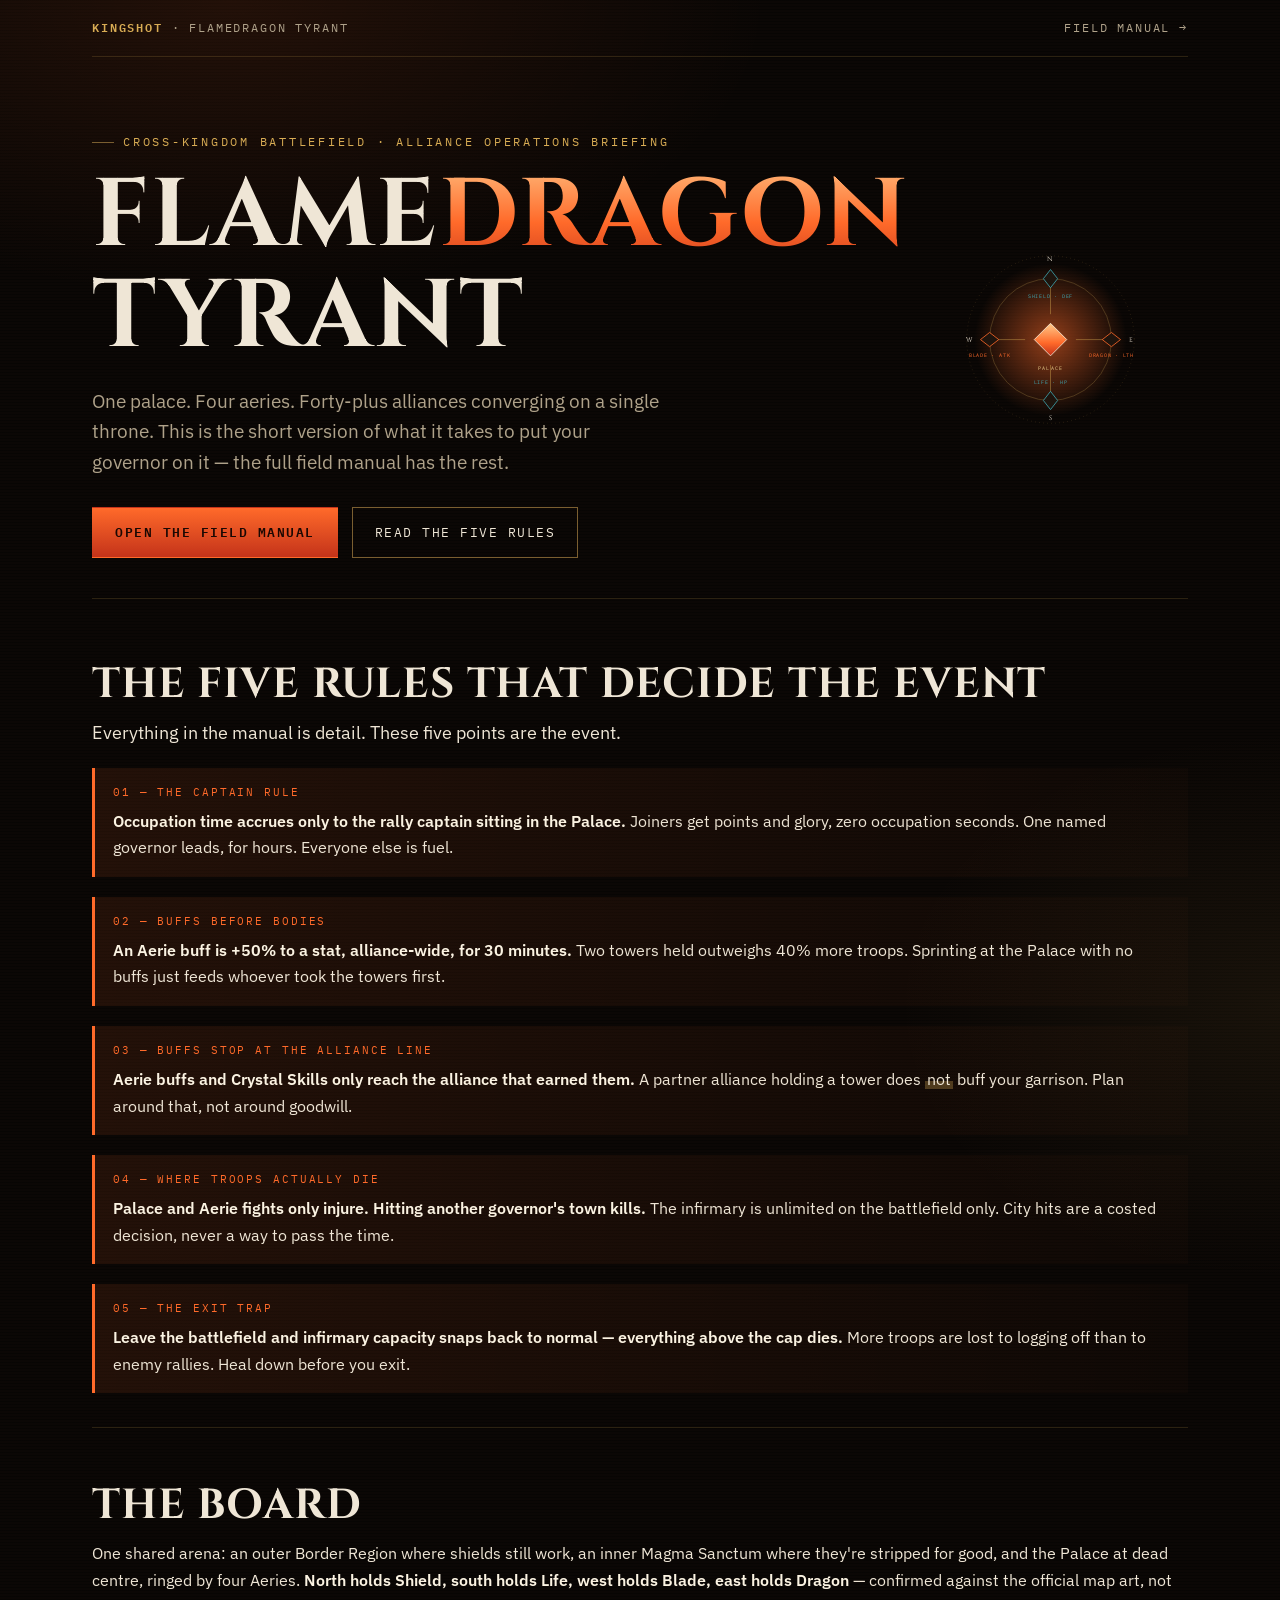
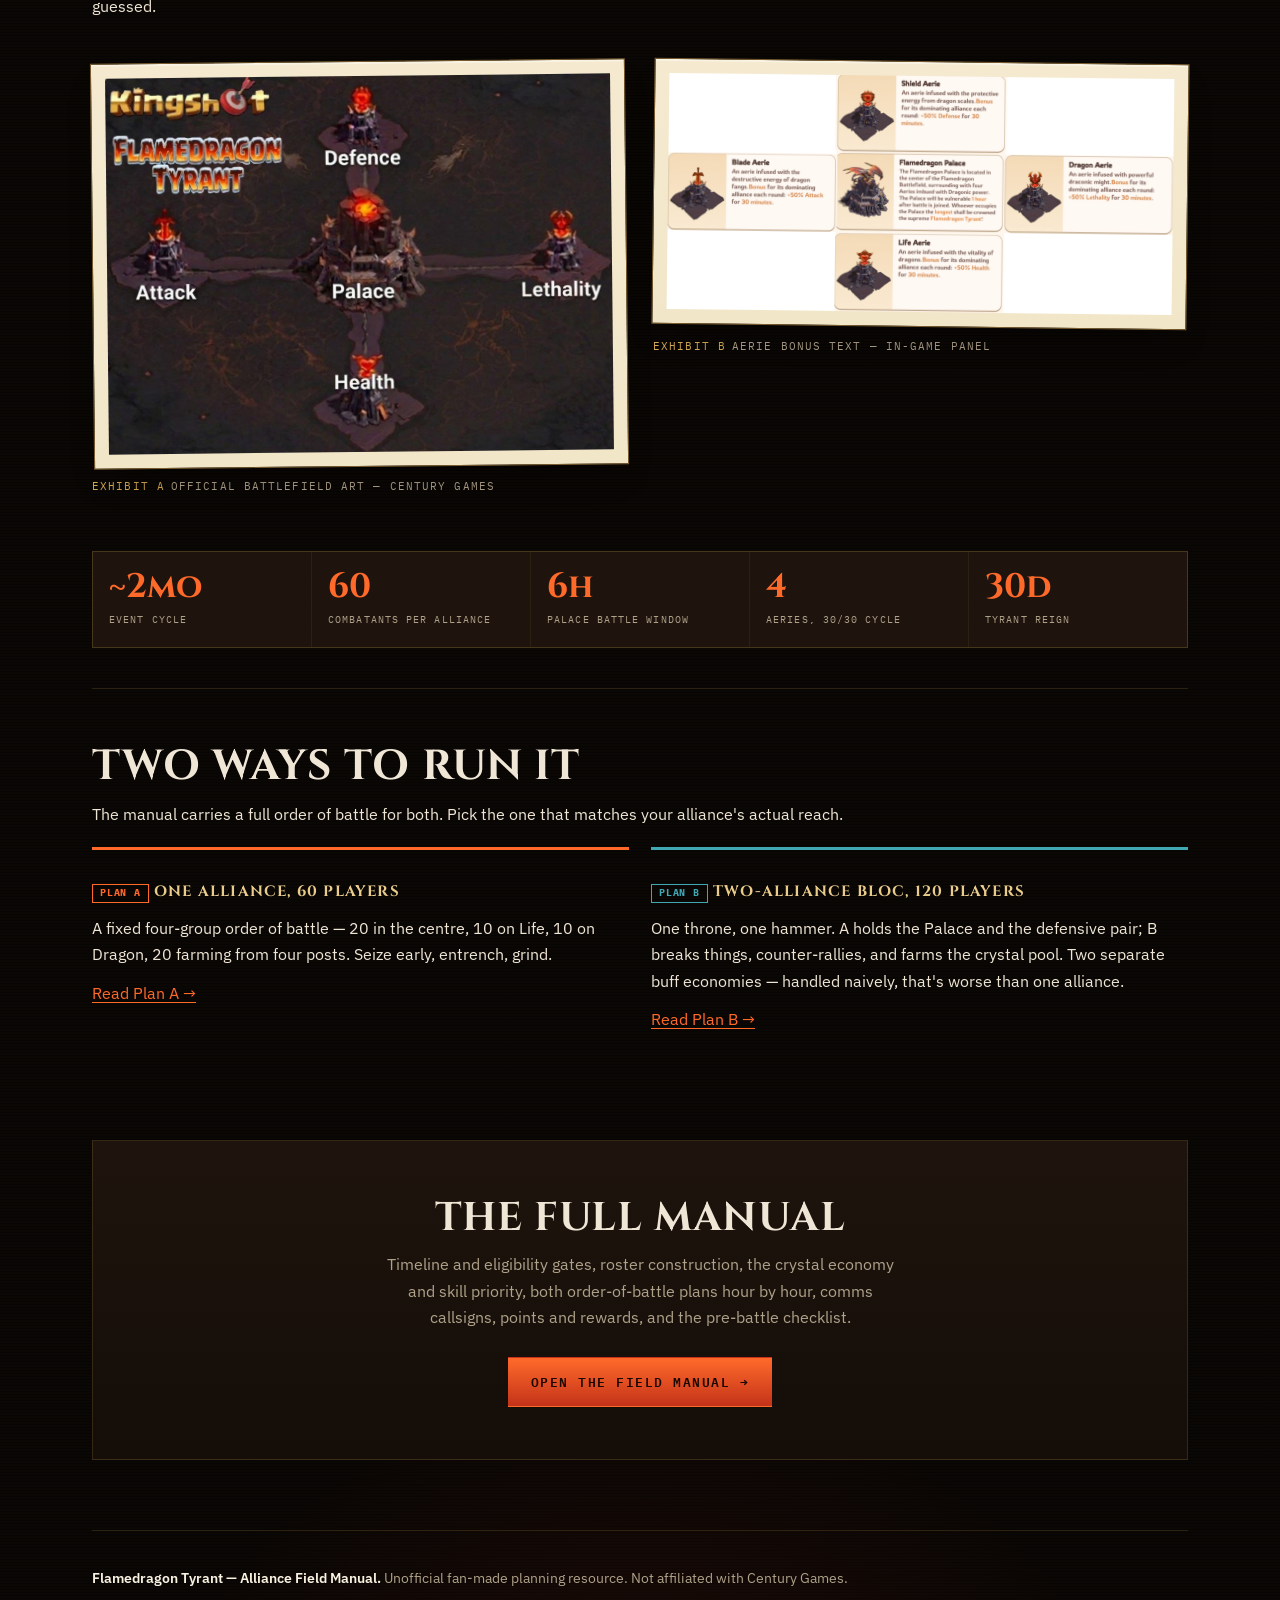
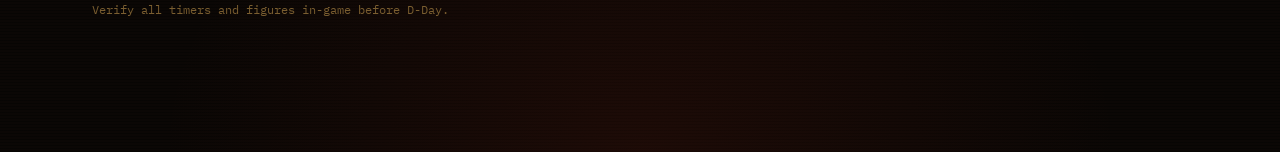
==== index.html @ a16f806e "Add Flamedragon Tyrant field manual site Landing page plus full 17-section manual, dark volcanic des" ====
<!DOCTYPE html>
<html lang="en">
<head>
<meta charset="utf-8">
<meta name="viewport" content="width=device-width, initial-scale=1">
<title>Flamedragon Tyrant — Kingshot Alliance Field Manual</title>
<meta name="description" content="The battlefield, the buffs, and the two battle plans that decide who wears the crown in Kingshot's Flamedragon Tyrant event.">
<link rel="preconnect" href="https://fonts.googleapis.com">
<link rel="preconnect" href="https://fonts.gstatic.com" crossorigin>
<link href="https://fonts.googleapis.com/css2?family=Cinzel:wght@500;600;700;800&family=Cinzel+Decorative:wght@700;900&family=IBM+Plex+Mono:wght@400;500;600&family=IBM+Plex+Sans:ital,wght@0,400;0,500;0,600;1,400&display=swap" rel="stylesheet">
<link rel="stylesheet" href="styles.css">
</head>
<body>
<div class="wrap">

  <div class="topbar">
    <span class="id"><span class="brand">Kingshot</span><span class="sub"> · Flamedragon Tyrant</span></span>
    <a href="manual.html">Field Manual →</a>
  </div>

  <header class="hero">
    <div class="embers" aria-hidden="true" id="embers"></div>
    <div class="hero-grid">
      <div>
        <p class="eyebrow"><span class="dash"></span>Cross-kingdom battlefield · Alliance operations briefing</p>
        <h1 class="title">Flame<span class="fire">dragon</span><br>Tyrant</h1>
        <p class="sub">One palace. Four aeries. Forty-plus alliances converging on a single throne. This is the short version of what it takes to put your governor on it — the full field manual has the rest.</p>
        <div class="cta-row">
          <a class="btn primary" href="manual.html">Open the field manual</a>
          <a class="btn ghost" href="#rules">Read the five rules</a>
        </div>
      </div>
      <div class="hero-compass" aria-hidden="true">
        <svg viewBox="0 0 400 420" role="img" aria-label="Compass diagram of the Flamedragon battlefield: the Palace at centre with the Shield, Life, Blade and Dragon Aeries at north, south, west and east.">
          <defs>
            <radialGradient id="glow" cx="50%" cy="50%" r="50%">
              <stop offset="0%" stop-color="#FF6A2A" stop-opacity=".55"/>
              <stop offset="100%" stop-color="#FF6A2A" stop-opacity="0"/>
            </radialGradient>
            <linearGradient id="coreFill" x1="0" y1="0" x2="0" y2="1">
              <stop offset="0%" stop-color="#FFC98A"/>
              <stop offset="60%" stop-color="#FF6A2A"/>
              <stop offset="100%" stop-color="#C4331A"/>
            </linearGradient>
          </defs>
          <circle cx="200" cy="210" r="150" fill="url(#glow)"/>
          <circle cx="200" cy="210" r="165" fill="none" stroke="#7A5E30" stroke-width="1" stroke-dasharray="1 7"/>
          <circle cx="200" cy="210" r="120" fill="none" stroke="#7A5E30" stroke-width="1"/>

          <g stroke="#D8AC54" stroke-width="1.2" opacity=".7">
            <line x1="200" y1="90" x2="200" y2="160"/>
            <line x1="200" y1="260" x2="200" y2="330"/>
            <line x1="80" y1="210" x2="150" y2="210"/>
            <line x1="250" y1="210" x2="320" y2="210"/>
          </g>

          <!-- palace -->
          <polygon points="200,178 232,210 200,242 168,210" fill="url(#coreFill)" stroke="#FBF3E2" stroke-width="1.5"/>
          <text x="200" y="270" text-anchor="middle" font-family="IBM Plex Mono, monospace" font-size="10.5" letter-spacing="2" fill="#E9CC8B">PALACE</text>

          <!-- N — Shield -->
          <polygon points="200,72 214,90 200,108 186,90" fill="#1E140D" stroke="#3FA8B3" stroke-width="1.6"/>
          <text x="200" y="55" text-anchor="middle" font-family="Cinzel, serif" font-size="13" letter-spacing="1" fill="#EFE6D6">N</text>
          <text x="200" y="128" text-anchor="middle" font-family="IBM Plex Mono, monospace" font-size="10" letter-spacing="1.5" fill="#3FA8B3">SHIELD · DEF</text>

          <!-- S — Life -->
          <polygon points="200,312 214,330 200,348 186,330" fill="#1E140D" stroke="#3FA8B3" stroke-width="1.6"/>
          <text x="200" y="368" text-anchor="middle" font-family="Cinzel, serif" font-size="13" letter-spacing="1" fill="#EFE6D6">S</text>
          <text x="200" y="298" text-anchor="middle" font-family="IBM Plex Mono, monospace" font-size="10" letter-spacing="1.5" fill="#3FA8B3">LIFE · HP</text>

          <!-- W — Blade -->
          <polygon points="62,210 80,196 98,210 80,224" fill="#1E140D" stroke="#FF6A2A" stroke-width="1.6"/>
          <text x="40" y="215" text-anchor="middle" font-family="Cinzel, serif" font-size="13" letter-spacing="1" fill="#EFE6D6">W</text>
          <text x="80" y="245" text-anchor="middle" font-family="IBM Plex Mono, monospace" font-size="10" letter-spacing="1.5" fill="#FF6A2A">BLADE · ATK</text>

          <!-- E — Dragon -->
          <polygon points="338,210 320,196 302,210 320,224" fill="#1E140D" stroke="#FF6A2A" stroke-width="1.6"/>
          <text x="360" y="215" text-anchor="middle" font-family="Cinzel, serif" font-size="13" letter-spacing="1" fill="#EFE6D6">E</text>
          <text x="320" y="245" text-anchor="middle" font-family="IBM Plex Mono, monospace" font-size="10" letter-spacing="1.5" fill="#FF6A2A">DRAGON · LTH</text>
        </svg>
      </div>
    </div>
  </header>

  <!-- ================= five rules ================= -->
  <section id="rules">
    <div class="sec-head"><h2>The five rules that decide the event</h2></div>
    <p class="lede">Everything in the manual is detail. These five points are the event.</p>

    <div class="rule">
      <span class="tag">01 — the captain rule</span>
      <strong>Occupation time accrues only to the rally captain sitting in the Palace.</strong> Joiners get points and glory, zero occupation seconds. One named governor leads, for hours. Everyone else is fuel.
    </div>
    <div class="rule">
      <span class="tag">02 — buffs before bodies</span>
      <strong>An Aerie buff is +50% to a stat, alliance-wide, for 30 minutes.</strong> Two towers held outweighs 40% more troops. Sprinting at the Palace with no buffs just feeds whoever took the towers first.
    </div>
    <div class="rule">
      <span class="tag">03 — buffs stop at the alliance line</span>
      <strong>Aerie buffs and Crystal Skills only reach the alliance that earned them.</strong> A partner alliance holding a tower does <em class="hl">not</em> buff your garrison. Plan around that, not around goodwill.
    </div>
    <div class="rule">
      <span class="tag">04 — where troops actually die</span>
      <strong>Palace and Aerie fights only injure. Hitting another governor's town kills.</strong> The infirmary is unlimited on the battlefield only. City hits are a costed decision, never a way to pass the time.
    </div>
    <div class="rule">
      <span class="tag">05 — the exit trap</span>
      <strong>Leave the battlefield and infirmary capacity snaps back to normal — everything above the cap dies.</strong> More troops are lost to logging off than to enemy rallies. Heal down before you exit.
    </div>
  </section>

  <!-- ================= the board ================= -->
  <section id="board">
    <div class="sec-head"><h2>The board</h2></div>
    <p>One shared arena: an outer Border Region where shields still work, an inner Magma Sanctum where they're stripped for good, and the Palace at dead centre, ringed by four Aeries. <strong>North holds Shield, south holds Life, west holds Blade, east holds Dragon</strong> — confirmed against the official map art, not guessed.</p>

    <div class="exhibit-row">
      <figure>
        <div class="plate photo">
          <img src="img/map.jpg" alt="Official Kingshot artwork of the Flamedragon battlefield: the Palace at centre with the Attack, Lethality, Health and Defence Aeries at west, east, south and north.">
        </div>
        <figcaption><span class="stamp-tag">Exhibit A</span>Official battlefield art — Century Games</figcaption>
      </figure>
      <figure>
        <div class="plate photo right">
          <img src="img/map_description.png" alt="In-game descriptions of the Flamedragon Palace and its four Aeries: Shield, Blade, Dragon and Life, each granting a +50% buff to the dominating alliance for 30 minutes.">
        </div>
        <figcaption><span class="stamp-tag">Exhibit B</span>Aerie bonus text — in-game panel</figcaption>
      </figure>
    </div>

    <div class="kpis">
      <div class="kpi"><b>~2mo</b><span>event cycle</span></div>
      <div class="kpi"><b>60</b><span>combatants per alliance</span></div>
      <div class="kpi"><b>6h</b><span>palace battle window</span></div>
      <div class="kpi"><b>4</b><span>aeries, 30/30 cycle</span></div>
      <div class="kpi"><b>30d</b><span>tyrant reign</span></div>
    </div>
  </section>

  <!-- ================= two plans ================= -->
  <section id="plans">
    <div class="sec-head"><h2>Two ways to run it</h2></div>
    <p>The manual carries a full order of battle for both. Pick the one that matches your alliance's actual reach.</p>
    <div class="cols">
      <div class="col-a">
        <h4><span class="pill p-a">Plan A</span> One alliance, 60 players</h4>
        <p>A fixed four-group order of battle — 20 in the centre, 10 on Life, 10 on Dragon, 20 farming from four posts. Seize early, entrench, grind.</p>
        <p><a href="manual.html#s10">Read Plan A →</a></p>
      </div>
      <div class="col-b">
        <h4><span class="pill p-b">Plan B</span> Two-alliance bloc, 120 players</h4>
        <p>One throne, one hammer. A holds the Palace and the defensive pair; B breaks things, counter-rallies, and farms the crystal pool. Two separate buff economies — handled naively, that's worse than one alliance.</p>
        <p><a href="manual.html#s11">Read Plan B →</a></p>
      </div>
    </div>
  </section>

  <div class="cta-band">
    <h2>The full manual</h2>
    <p>Timeline and eligibility gates, roster construction, the crystal economy and skill priority, both order-of-battle plans hour by hour, comms callsigns, points and rewards, and the pre-battle checklist.</p>
    <a class="btn primary" href="manual.html">Open the field manual →</a>
  </div>

  <footer>
    <p><strong>Flamedragon Tyrant — Alliance Field Manual.</strong> Unofficial fan-made planning resource. Not affiliated with Century Games.</p>
    <p class="mono">Verify all timers and figures in-game before D-Day.</p>
  </footer>

</div>

<script>
  var box = document.getElementById('embers');
  if (box && !window.matchMedia('(prefers-reduced-motion: reduce)').matches) {
    for (var i = 0; i < 16; i++) {
      var s = document.createElement('i');
      s.style.left = (Math.random() * 100) + '%';
      s.style.setProperty('--dx', (Math.random() * 60 - 30) + 'px');
      s.style.animationDelay = (Math.random() * 9) + 's';
      s.style.animationDuration = (7 + Math.random() * 6) + 's';
      box.appendChild(s);
    }
  }
</script>
</body>
</html>
---- styles.css ----
/* ============================================================
   FLAMEDRAGON TYRANT — shared design system
   Dark volcanic war-room dossier. Cinzel for command titles,
   IBM Plex Sans for briefing text, IBM Plex Mono for tactical data.
   ============================================================ */

:root{
  --void:#0B0705;
  --void-2:#140D08;
  --char:#1E140D;
  --char-2:#291B11;
  --ember:#FF6A2A;
  --ember-deep:#C4331A;
  --gold:#D8AC54;
  --gold-soft:#E9CC8B;
  --gold-dim:#7A5E30;
  --ash:#EFE6D6;
  --ash-dim:#AFA28A;
  --teal:#3FA8B3;
  --crystal:#B27CE0;
  --cream:#F2E6C9;
  --cream-ink:#241708;
  --line:rgba(216,172,84,.16);
  --line-strong:rgba(216,172,84,.36);
  --maxw:1140px;
}

*{box-sizing:border-box}
html{-webkit-text-size-adjust:100%;scroll-behavior:smooth}
@media (prefers-reduced-motion:reduce){html{scroll-behavior:auto}}

body{
  margin:0;
  background:
    radial-gradient(ellipse 900px 500px at 18% 0%, rgba(255,106,42,.10), transparent 60%),
    radial-gradient(ellipse 700px 500px at 100% 30%, rgba(216,172,84,.07), transparent 55%),
    radial-gradient(ellipse 800px 600px at 50% 100%, rgba(196,51,26,.10), transparent 60%),
    repeating-linear-gradient(0deg, rgba(0,0,0,.35) 0 1px, transparent 1px 3px),
    var(--void);
  color:var(--ash);
  font-family:"IBM Plex Sans",system-ui,-apple-system,sans-serif;
  font-size:16px;line-height:1.65;
}

.wrap{max-width:var(--maxw);margin:0 auto;padding:0 22px 120px}

h1,h2,h3,h4{font-family:"Cinzel","IBM Plex Sans",serif;font-weight:700;text-transform:uppercase;letter-spacing:.02em;line-height:1.05;margin:0;color:var(--ash)}
.mono{font-family:"IBM Plex Mono",ui-monospace,monospace}
strong{font-weight:600;color:#FBF3E2}
em.hl{font-style:normal;background:linear-gradient(transparent 60%, rgba(216,172,84,.30) 60%);padding:0 2px}
p{margin:12px 0}
a{color:var(--ember);text-decoration-thickness:1px;text-underline-offset:3px}
a:hover{color:var(--gold-soft)}
a:focus-visible,summary:focus-visible,button:focus-visible{outline:2px solid var(--ember);outline-offset:3px}

/* ---------- top identity bar (both pages) ---------- */
.topbar{
  display:flex;align-items:center;justify-content:space-between;gap:16px;
  padding:18px 0;border-bottom:1px solid var(--line);
  font-family:"IBM Plex Mono",monospace;font-size:11.5px;letter-spacing:.16em;text-transform:uppercase;color:var(--ash-dim);
  white-space:nowrap;
}
.topbar a{color:var(--ash-dim);text-decoration:none;flex:none}
.topbar a:hover{color:var(--gold-soft)}
.topbar .brand{color:var(--gold);font-weight:600}
.topbar .id{overflow:hidden;text-overflow:ellipsis}
@media(max-width:480px){
  .topbar{font-size:10.5px;letter-spacing:.1em;gap:10px}
  .topbar .sub{display:none}
}

/* ---------- compass sigil, the signature mark ---------- */
.sigil{display:inline-block;width:1em;height:1em;vertical-align:-.12em}
.sigil path,.sigil circle,.sigil line{vector-effect:non-scaling-stroke}

/* ---------- landing hero ---------- */
.hero{
  position:relative;padding:64px 0 40px;overflow:hidden;
  border-bottom:1px solid var(--line);
}
.hero .embers{position:absolute;inset:0;pointer-events:none;overflow:hidden;z-index:0}
.hero .embers i{
  position:absolute;bottom:-10%;width:3px;height:3px;border-radius:50%;
  background:radial-gradient(circle, #FFB56B 0%, rgba(255,106,42,.6) 60%, transparent 100%);
  animation:drift 9s linear infinite;opacity:0;
}
@keyframes drift{
  0%{transform:translateY(0) translateX(0);opacity:0}
  8%{opacity:.9}
  90%{opacity:.35}
  100%{transform:translateY(-620px) translateX(var(--dx,20px));opacity:0}
}
@media (prefers-reduced-motion:reduce){.hero .embers i{animation:none;opacity:.25}}

.hero-grid{position:relative;z-index:1;display:grid;grid-template-columns:1.15fr .85fr;gap:40px;align-items:center}
@media(max-width:860px){.hero-grid{grid-template-columns:1fr}}

.eyebrow{font-family:"IBM Plex Mono",monospace;font-size:11.5px;letter-spacing:.24em;text-transform:uppercase;color:var(--gold);display:flex;align-items:center;gap:9px}
.eyebrow .dash{width:22px;height:1px;background:var(--gold-dim);display:inline-block}

h1.title{font-size:clamp(46px,8.6vw,96px);margin:14px 0 0;color:var(--ash)}
h1.title .fire{
  background:linear-gradient(180deg,#FFC98A 0%,var(--ember) 55%,var(--ember-deep) 100%);
  -webkit-background-clip:text;background-clip:text;color:transparent;
}
.hero .sub{font-size:clamp(15.5px,2vw,18.5px);max-width:52ch;margin:18px 0 0;color:var(--ash-dim)}
.hero .cta-row{display:flex;flex-wrap:wrap;gap:14px;margin-top:30px}

.btn{
  display:inline-flex;align-items:center;gap:10px;
  font-family:"IBM Plex Mono",monospace;font-size:12.5px;letter-spacing:.12em;text-transform:uppercase;
  padding:14px 22px;text-decoration:none;border:1px solid var(--gold-dim);color:var(--ash);
  transition:border-color .15s, color .15s, background .15s;
}
.btn.primary{background:linear-gradient(180deg,var(--ember) 0%, var(--ember-deep) 100%);border-color:transparent;color:#1a0803;font-weight:600}
.btn.primary:hover{filter:brightness(1.1);color:#1a0803}
.btn.ghost:hover{border-color:var(--gold);color:var(--gold-soft)}

.hero-compass{position:relative;z-index:1;display:flex;justify-content:center}
.hero-compass svg{width:100%;max-width:400px;height:auto}

/* ---------- exhibit plate — the frame for both hand-drawn diagrams and real screenshots ---------- */
figure{margin:30px 0}
.plate{
  background:linear-gradient(180deg,#F5EAD0 0%, var(--cream) 100%);
  border:1px solid var(--gold-dim);
  padding:14px;
  box-shadow:0 18px 34px -18px rgba(0,0,0,.65), 0 2px 0 rgba(255,255,255,.4) inset;
}
.plate.photo{transform:rotate(-.6deg)}
.plate.photo.right{transform:rotate(.7deg)}
.plate img{display:block;width:100%;height:auto}
.plate.scroll{overflow-x:auto;-webkit-overflow-scrolling:touch}
.plate svg{display:block;max-width:100%;height:auto}
.plate.scroll svg{max-width:none}
figcaption{
  font-family:"IBM Plex Mono",monospace;font-size:11px;letter-spacing:.1em;text-transform:uppercase;
  color:var(--ash-dim);margin-top:10px;
}
figcaption .stamp-tag{color:var(--gold);margin-right:6px}
.exhibit-row{display:grid;grid-template-columns:1fr 1fr;gap:26px;align-items:start}
@media(max-width:760px){.exhibit-row{grid-template-columns:1fr}}

/* ---------- sections ---------- */
section{padding:52px 0 6px;border-top:1px solid var(--line);margin-top:8px}
section:first-of-type{border-top:none}
.sec-head{display:flex;gap:16px;align-items:flex-start;margin-bottom:10px;flex-wrap:wrap}
.sec-num{
  flex:none;width:40px;height:40px;border:1px solid var(--gold-dim);border-radius:50%;
  display:flex;align-items:center;justify-content:center;
  font-family:"IBM Plex Mono",monospace;font-size:13px;color:var(--gold);
}
h2{font-size:clamp(26px,4.6vw,42px);padding-top:4px}
h3{font-size:clamp(19px,3vw,24px);margin:32px 0 10px;color:var(--gold-soft)}
h4{font-size:15px;letter-spacing:.08em;margin:22px 0 6px;color:var(--gold-soft)}
.lede{font-size:17.5px;color:var(--ash)}

/* ---------- cards / callouts ---------- */
.card{background:var(--char);border:1px solid var(--line);padding:18px 20px;margin:18px 0}
.rule{border-left:3px solid var(--ember);background:linear-gradient(90deg,rgba(255,106,42,.10),rgba(255,106,42,.02));padding:16px 18px;margin:20px 0}
.rule .tag,.warn .tag,.tip .tag{font-family:"IBM Plex Mono",monospace;font-size:10.5px;letter-spacing:.18em;text-transform:uppercase;display:block;margin-bottom:7px}
.rule .tag{color:var(--ember)}
.warn{border-left:3px solid var(--gold);background:linear-gradient(90deg,rgba(216,172,84,.13),rgba(216,172,84,.02));padding:16px 18px;margin:20px 0}
.warn .tag{color:var(--gold)}
.tip{border-left:3px solid var(--teal);background:linear-gradient(90deg,rgba(63,168,179,.13),rgba(63,168,179,.02));padding:16px 18px;margin:20px 0}
.tip .tag{color:var(--teal)}

/* ---------- tables ---------- */
.tw{overflow-x:auto;margin:20px 0;border:1px solid var(--line);background:var(--char)}
table{border-collapse:collapse;width:100%;min-width:560px;font-size:14.5px}
th,td{text-align:left;padding:11px 13px;border-bottom:1px solid var(--line);vertical-align:top}
thead th{background:var(--void-2);color:var(--gold-soft);font-family:"IBM Plex Mono",monospace;font-size:10.5px;letter-spacing:.12em;text-transform:uppercase;font-weight:500}
tbody tr:last-child td{border-bottom:none}
tbody tr:hover{background:rgba(216,172,84,.05)}
td.mono,th.mono{font-family:"IBM Plex Mono",monospace}
.pill{display:inline-block;font-family:"IBM Plex Mono",monospace;font-size:10px;letter-spacing:.08em;text-transform:uppercase;padding:3px 7px;border:1px solid currentColor}
.p-a{color:var(--ember)}.p-b{color:var(--teal)}.p-n{color:var(--ash-dim)}

/* ---------- lists ---------- */
ul,ol{padding-left:20px;margin:12px 0}
li{margin:7px 0}
ul.tick{list-style:none;padding-left:0}
ul.tick li{padding-left:28px;position:relative}
ul.tick li:before{content:"◆";position:absolute;left:4px;color:var(--gold);font-size:10px;top:6px}

/* ---------- key numbers strip ---------- */
.kpis{display:grid;grid-template-columns:repeat(auto-fit,minmax(150px,1fr));gap:1px;background:var(--line);border:1px solid var(--line);margin:26px 0}
.kpi{background:var(--char);padding:18px 16px}
.kpi b{display:block;font-family:"Cinzel",serif;font-weight:700;font-size:34px;line-height:1;color:var(--ember)}
.kpi span{font-family:"IBM Plex Mono",monospace;font-size:10px;letter-spacing:.11em;text-transform:uppercase;color:var(--ash-dim);display:block;margin-top:8px}

/* ---------- two-col ---------- */
.cols{display:grid;grid-template-columns:1fr 1fr;gap:22px;margin:20px 0}
@media(max-width:760px){.cols{grid-template-columns:1fr}}
.col-a{border-top:3px solid var(--ember);padding-top:12px}
.col-b{border-top:3px solid var(--teal);padding-top:12px}

/* ---------- manual layout: sticky sidebar toc ---------- */
.manual-layout{display:grid;grid-template-columns:230px 1fr;gap:44px;align-items:start}
@media(max-width:900px){.manual-layout{grid-template-columns:1fr}}
.side-toc{position:sticky;top:20px;max-height:calc(100vh - 40px);overflow-y:auto;padding-right:6px}
@media(max-width:900px){.side-toc{position:static;max-height:none}}
.side-toc h4{color:var(--gold-dim);font-size:11px;letter-spacing:.2em;margin:0 0 12px}
.side-toc ol{list-style:none;padding:0;margin:0;font-family:"IBM Plex Mono",monospace;font-size:12.5px}
.side-toc li{margin:0}
.side-toc a{
  display:block;color:var(--ash-dim);text-decoration:none;padding:7px 0;border-bottom:1px solid var(--line);
}
.side-toc a:hover{color:var(--gold-soft)}
.side-toc a .n{color:var(--gold-dim);margin-right:8px}

/* mobile collapsible toc */
details.toc-mobile{display:none;margin:18px 0 0;border:1px solid var(--line);background:var(--char)}
details.toc-mobile summary{padding:14px 18px;font-family:"IBM Plex Mono",monospace;font-size:11.5px;letter-spacing:.16em;text-transform:uppercase;color:var(--gold);cursor:pointer}
details.toc-mobile .side-toc{position:static;max-height:none;padding:0 18px 16px}
@media(max-width:900px){details.toc-mobile{display:block}.side-toc.desktop-only{display:none}}

/* ---------- manual masthead ---------- */
header.plate-head{border-bottom:1px solid var(--line);padding:8px 0 30px;margin-bottom:6px}
.stamp{
  display:inline-block;border:1px solid var(--ember);color:var(--ember);
  font-family:"IBM Plex Mono",monospace;font-size:10.5px;letter-spacing:.16em;
  padding:5px 10px;text-transform:uppercase;margin-top:20px;
}

footer{border-top:1px solid var(--line);margin-top:70px;padding-top:24px;font-size:13.5px;color:var(--ash-dim)}
footer .mono{font-size:11.5px;color:var(--gold-dim)}
footer a{color:var(--gold-soft)}

/* ---------- CTA band ---------- */
.cta-band{
  margin:70px 0 0;padding:52px 26px;text-align:center;
  background:linear-gradient(180deg,var(--char) 0%, var(--void-2) 100%);
  border:1px solid var(--line);
}
.cta-band h2{font-size:clamp(26px,5vw,40px)}
.cta-band p{color:var(--ash-dim);max-width:52ch;margin:12px auto 26px}

@media print{
  body{background:#fff;color:#111}
  .plate{box-shadow:none}
}
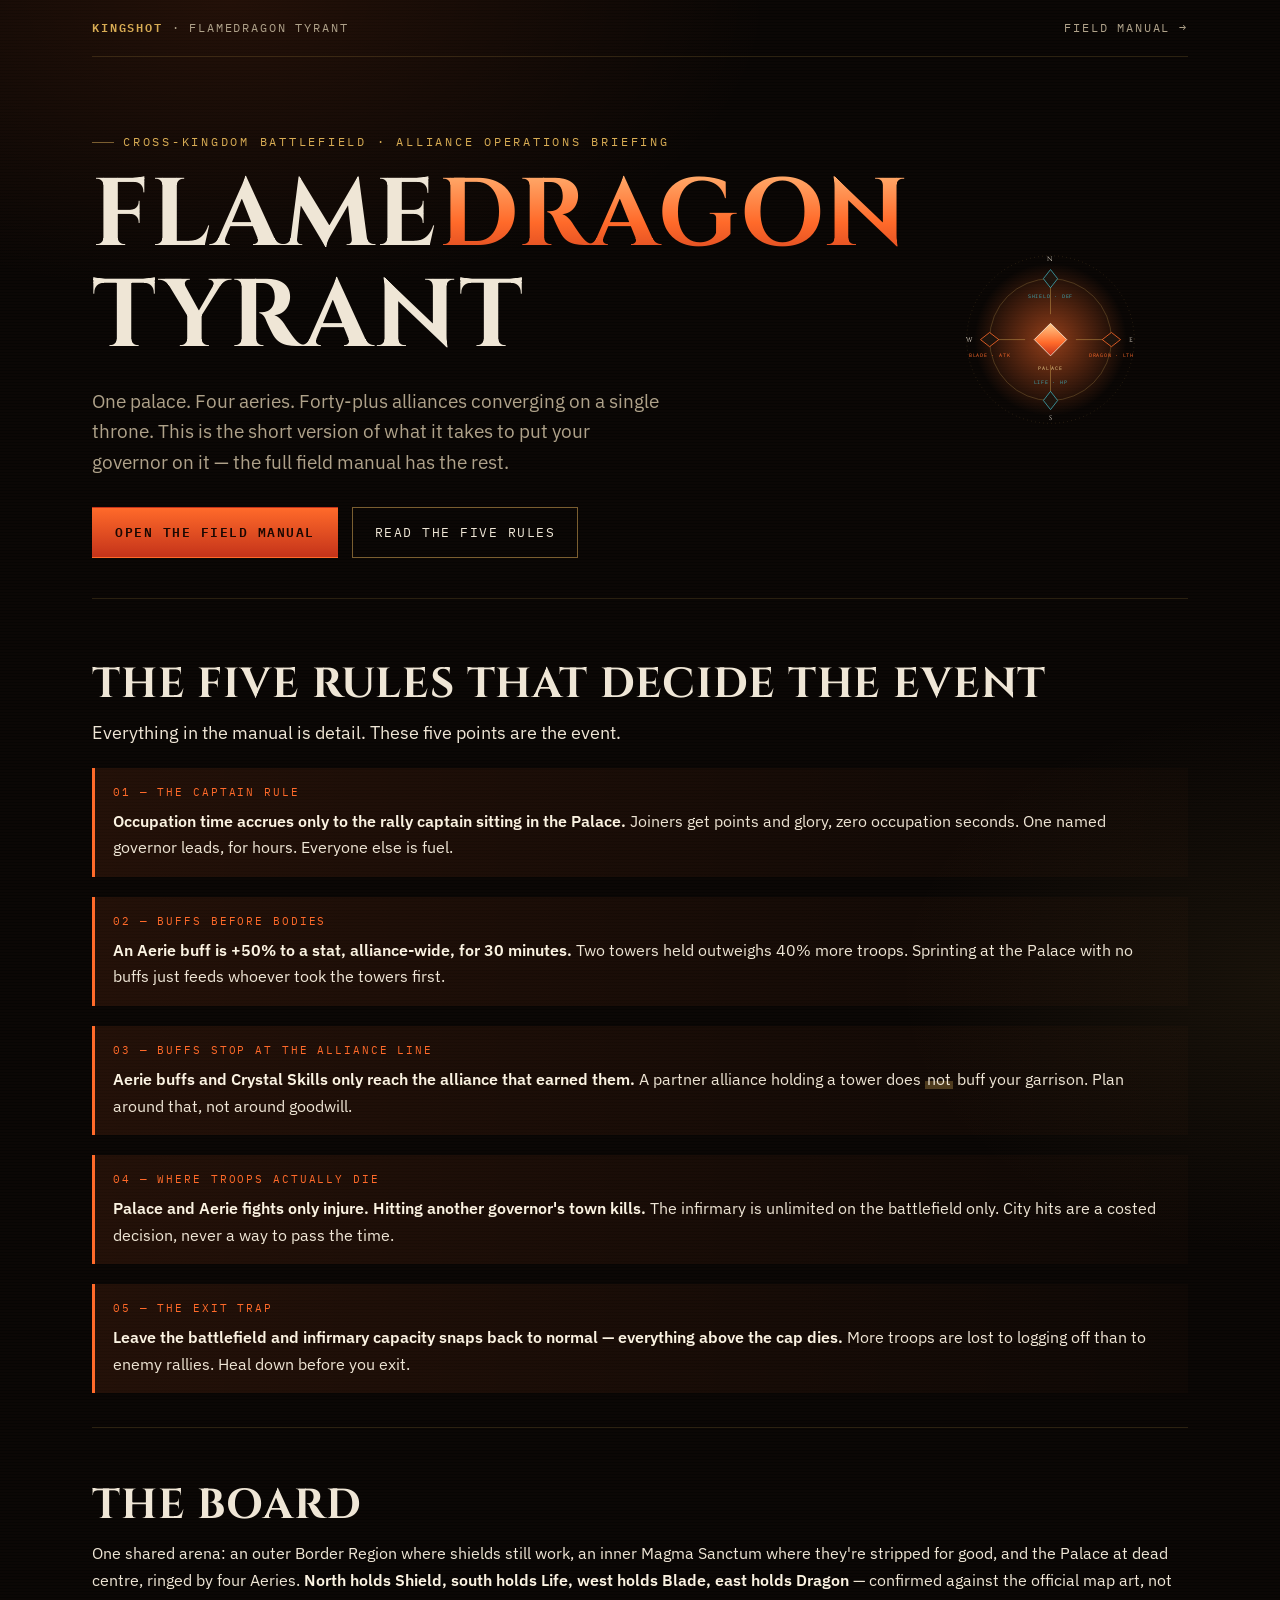
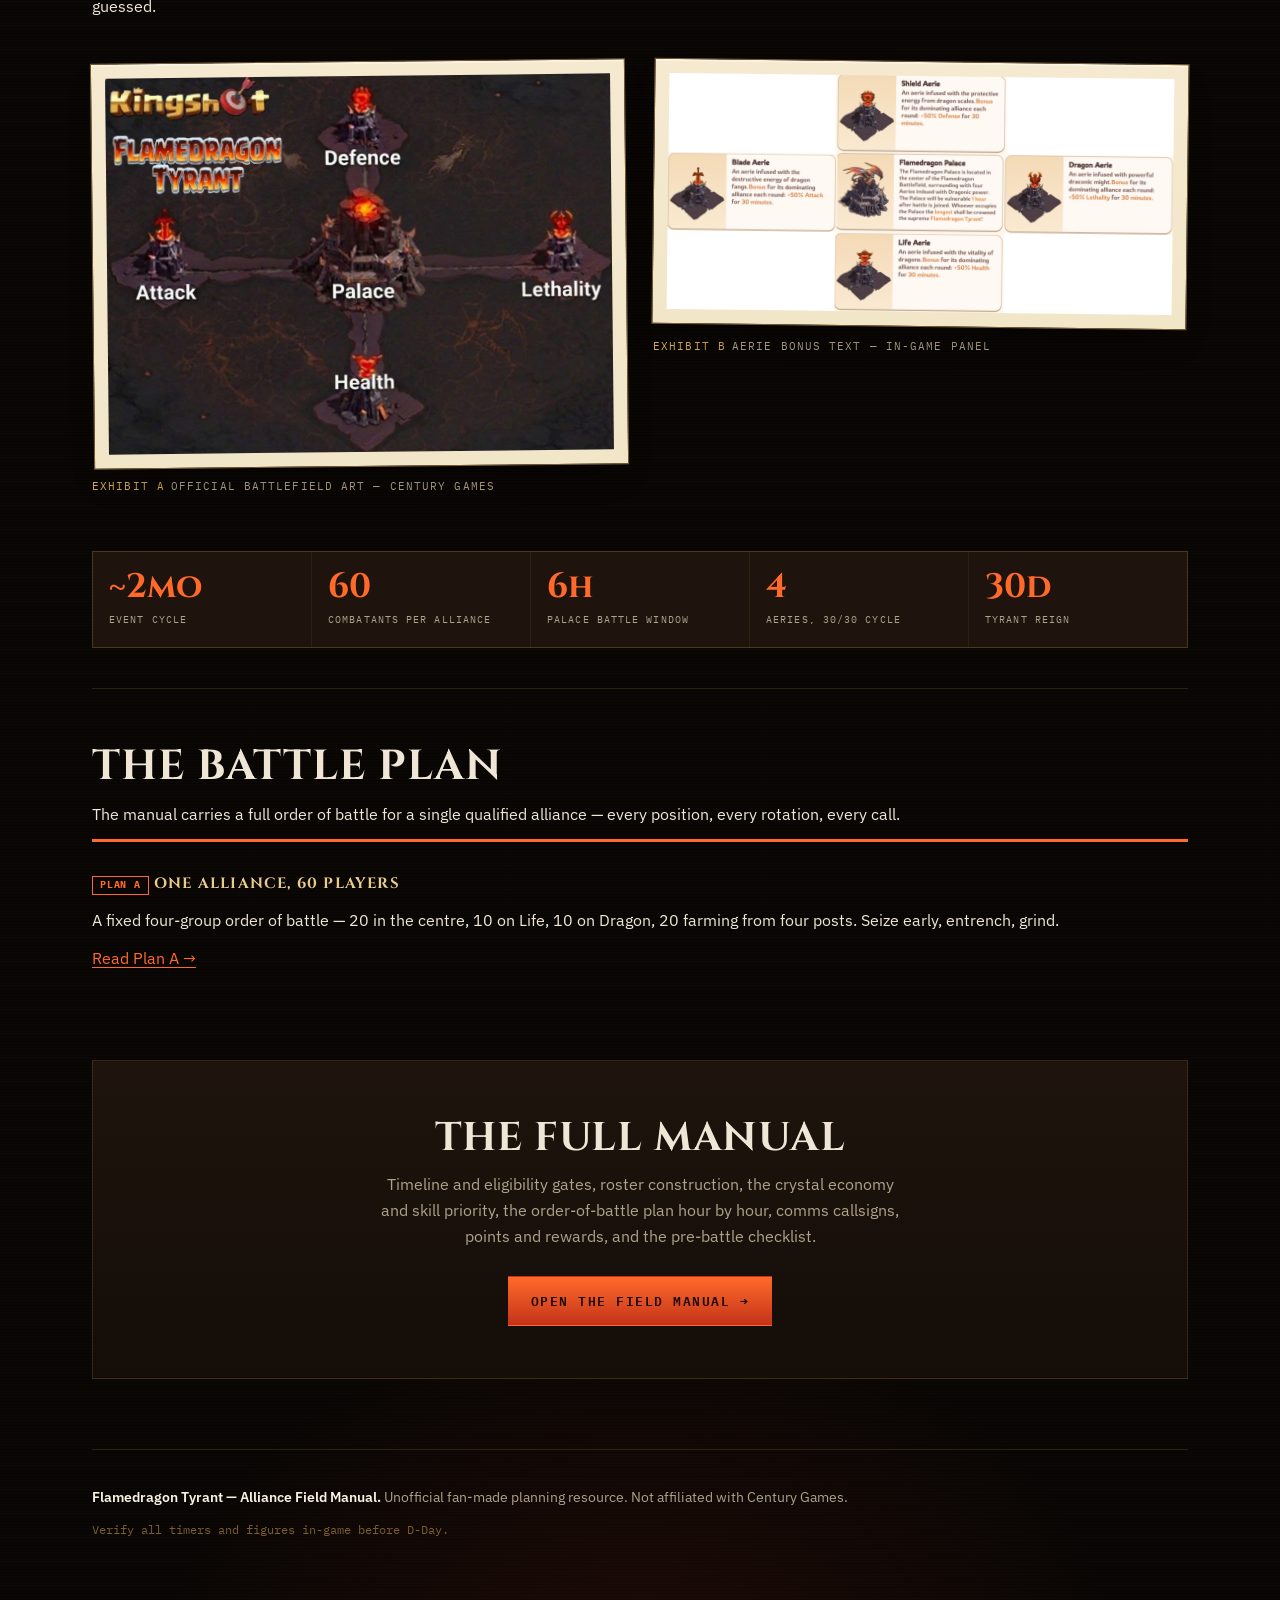
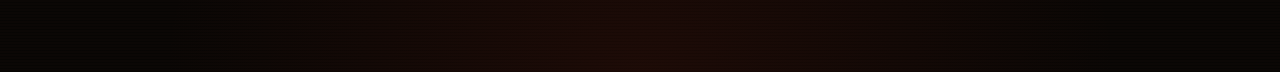
==== commit 3f602fa5: "Remove the two-alliance bloc strategy Drop Plan B and every reference to it (landing page, TOC, rule" ====
--- a/index.html
+++ b/index.html
@@ -138,27 +138,20 @@
     </div>
   </section>
 
-  <!-- ================= two plans ================= -->
+  <!-- ================= the plan ================= -->
   <section id="plans">
-    <div class="sec-head"><h2>Two ways to run it</h2></div>
-    <p>The manual carries a full order of battle for both. Pick the one that matches your alliance's actual reach.</p>
-    <div class="cols">
-      <div class="col-a">
-        <h4><span class="pill p-a">Plan A</span> One alliance, 60 players</h4>
-        <p>A fixed four-group order of battle — 20 in the centre, 10 on Life, 10 on Dragon, 20 farming from four posts. Seize early, entrench, grind.</p>
-        <p><a href="manual.html#s10">Read Plan A →</a></p>
-      </div>
-      <div class="col-b">
-        <h4><span class="pill p-b">Plan B</span> Two-alliance bloc, 120 players</h4>
-        <p>One throne, one hammer. A holds the Palace and the defensive pair; B breaks things, counter-rallies, and farms the crystal pool. Two separate buff economies — handled naively, that's worse than one alliance.</p>
-        <p><a href="manual.html#s11">Read Plan B →</a></p>
-      </div>
+    <div class="sec-head"><h2>The battle plan</h2></div>
+    <p>The manual carries a full order of battle for a single qualified alliance — every position, every rotation, every call.</p>
+    <div class="col-a">
+      <h4><span class="pill p-a">Plan A</span> One alliance, 60 players</h4>
+      <p>A fixed four-group order of battle — 20 in the centre, 10 on Life, 10 on Dragon, 20 farming from four posts. Seize early, entrench, grind.</p>
+      <p><a href="manual.html#s10">Read Plan A →</a></p>
     </div>
   </section>
 
   <div class="cta-band">
     <h2>The full manual</h2>
-    <p>Timeline and eligibility gates, roster construction, the crystal economy and skill priority, both order-of-battle plans hour by hour, comms callsigns, points and rewards, and the pre-battle checklist.</p>
+    <p>Timeline and eligibility gates, roster construction, the crystal economy and skill priority, the order-of-battle plan hour by hour, comms callsigns, points and rewards, and the pre-battle checklist.</p>
     <a class="btn primary" href="manual.html">Open the field manual →</a>
   </div>
 
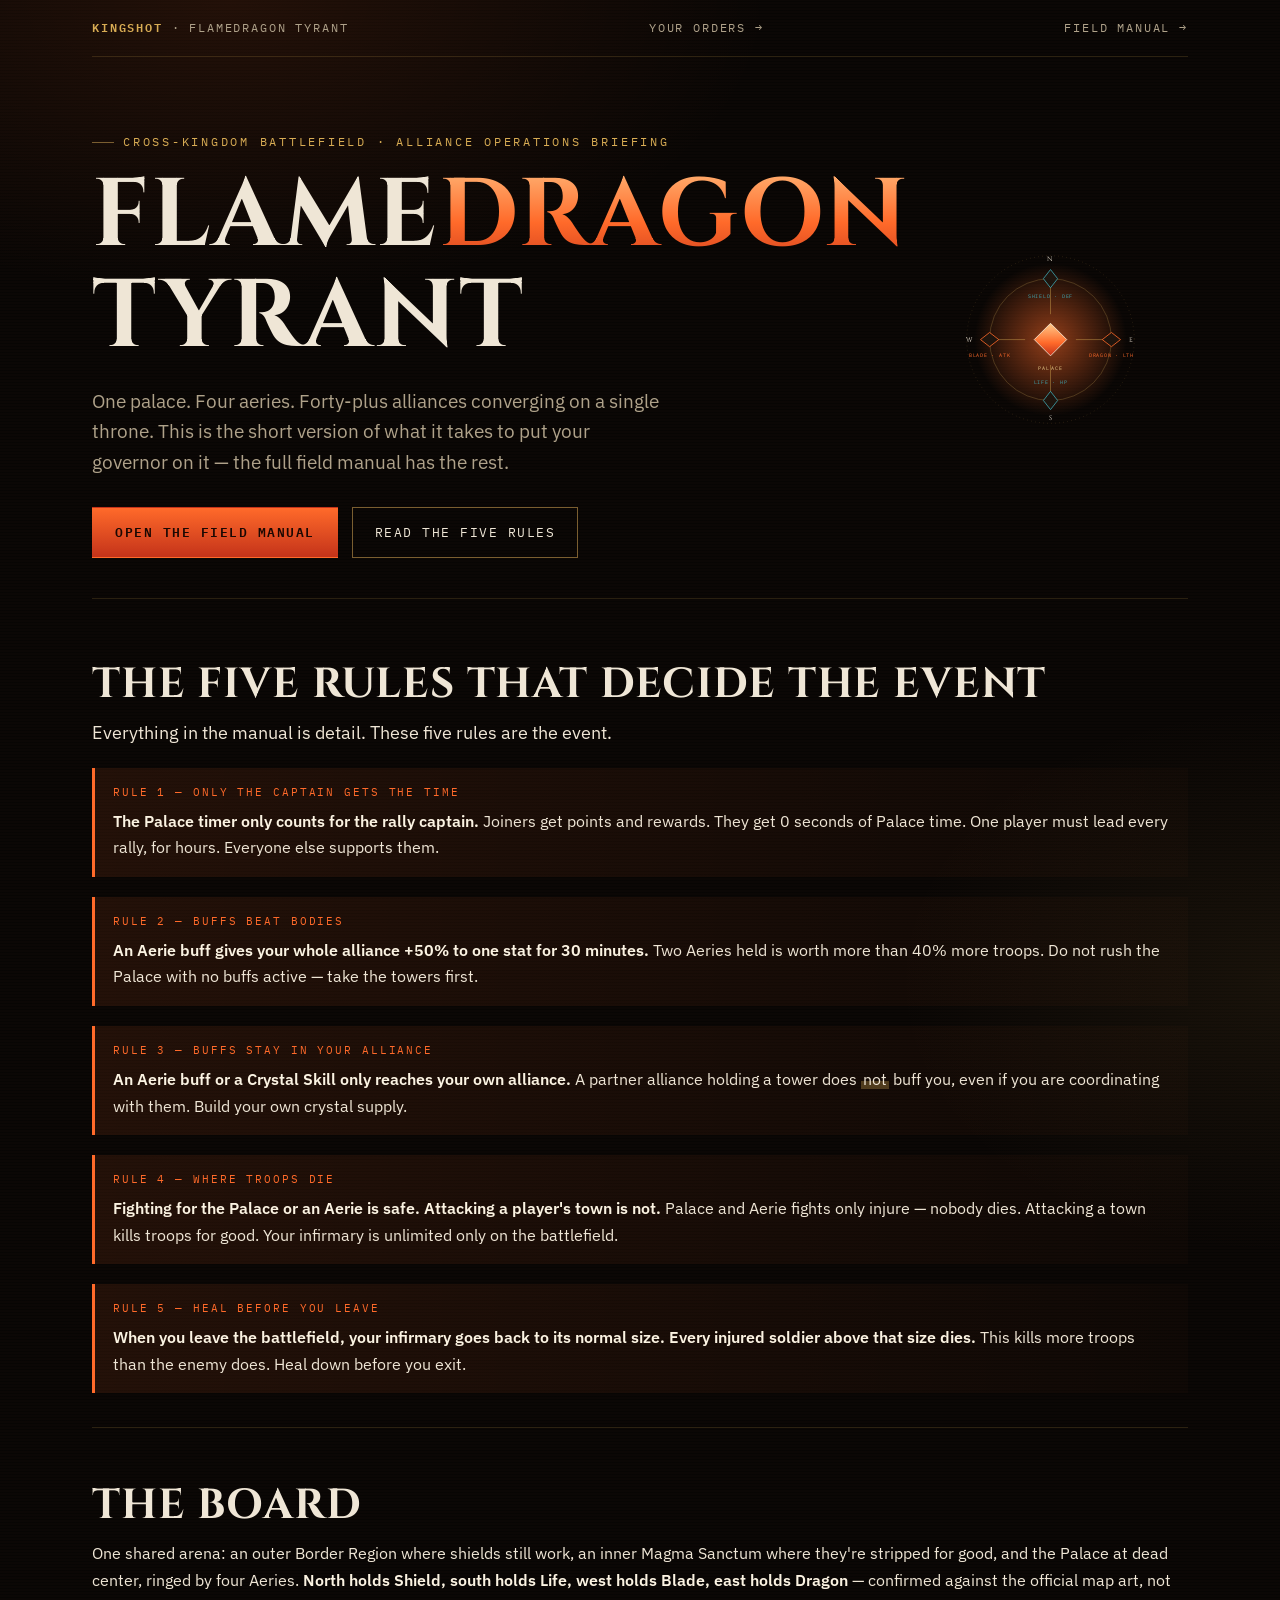
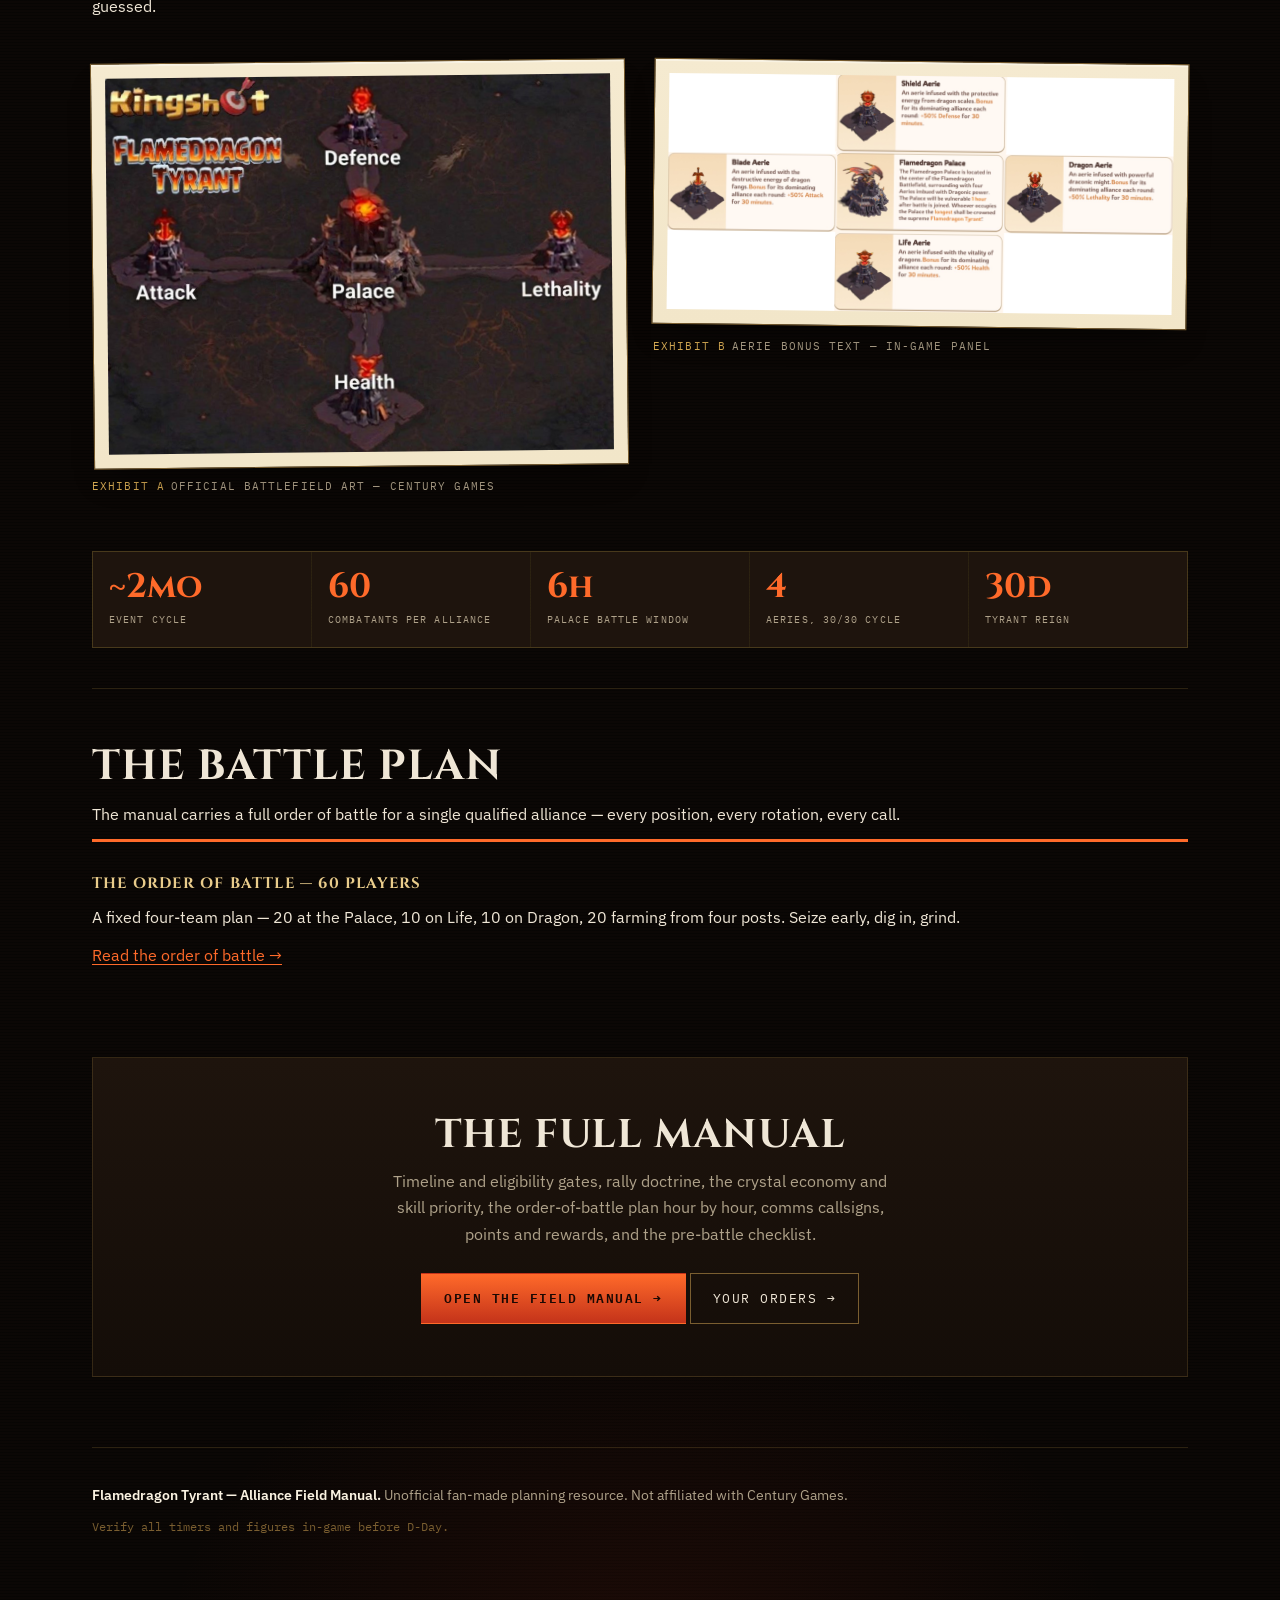
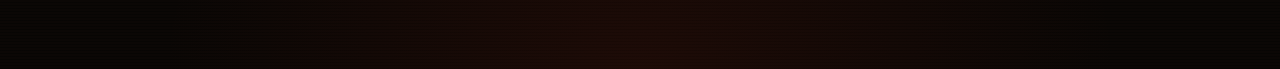
==== commit c729ec9f: "Full site revision: rename teams, fix rally mechanics, add rally doctrine and roster page - Rename V" ====
--- a/index.html
+++ b/index.html
@@ -15,6 +15,7 @@
 
   <div class="topbar">
     <span class="id"><span class="brand">Kingshot</span><span class="sub"> · Flamedragon Tyrant</span></span>
+    <a href="roster.html">Your orders →</a>
     <a href="manual.html">Field Manual →</a>
   </div>
 
@@ -31,7 +32,7 @@
         </div>
       </div>
       <div class="hero-compass" aria-hidden="true">
-        <svg viewBox="0 0 400 420" role="img" aria-label="Compass diagram of the Flamedragon battlefield: the Palace at centre with the Shield, Life, Blade and Dragon Aeries at north, south, west and east.">
+        <svg viewBox="0 0 400 420" role="img" aria-label="Compass diagram of the Flamedragon battlefield: the Palace at center with the Shield, Life, Blade and Dragon Aeries at north, south, west and east.">
           <defs>
             <radialGradient id="glow" cx="50%" cy="50%" r="50%">
               <stop offset="0%" stop-color="#FF6A2A" stop-opacity=".55"/>
@@ -85,39 +86,39 @@
   <!-- ================= five rules ================= -->
   <section id="rules">
     <div class="sec-head"><h2>The five rules that decide the event</h2></div>
-    <p class="lede">Everything in the manual is detail. These five points are the event.</p>
+    <p class="lede">Everything in the manual is detail. These five rules are the event.</p>
 
     <div class="rule">
-      <span class="tag">01 — the captain rule</span>
-      <strong>Occupation time accrues only to the rally captain sitting in the Palace.</strong> Joiners get points and glory, zero occupation seconds. One named governor leads, for hours. Everyone else is fuel.
+      <span class="tag">Rule 1 — only the captain gets the time</span>
+      <strong>The Palace timer only counts for the rally captain.</strong> Joiners get points and rewards. They get 0 seconds of Palace time. One player must lead every rally, for hours. Everyone else supports them.
     </div>
     <div class="rule">
-      <span class="tag">02 — buffs before bodies</span>
-      <strong>An Aerie buff is +50% to a stat, alliance-wide, for 30 minutes.</strong> Two towers held outweighs 40% more troops. Sprinting at the Palace with no buffs just feeds whoever took the towers first.
+      <span class="tag">Rule 2 — buffs beat bodies</span>
+      <strong>An Aerie buff gives your whole alliance +50% to one stat for 30 minutes.</strong> Two Aeries held is worth more than 40% more troops. Do not rush the Palace with no buffs active — take the towers first.
     </div>
     <div class="rule">
-      <span class="tag">03 — buffs stop at the alliance line</span>
-      <strong>Aerie buffs and Crystal Skills only reach the alliance that earned them.</strong> A partner alliance holding a tower does <em class="hl">not</em> buff your garrison. Plan around that, not around goodwill.
+      <span class="tag">Rule 3 — buffs stay in your alliance</span>
+      <strong>An Aerie buff or a Crystal Skill only reaches your own alliance.</strong> A partner alliance holding a tower does <em class="hl">not</em> buff you, even if you are coordinating with them. Build your own crystal supply.
     </div>
     <div class="rule">
-      <span class="tag">04 — where troops actually die</span>
-      <strong>Palace and Aerie fights only injure. Hitting another governor's town kills.</strong> The infirmary is unlimited on the battlefield only. City hits are a costed decision, never a way to pass the time.
+      <span class="tag">Rule 4 — where troops die</span>
+      <strong>Fighting for the Palace or an Aerie is safe. Attacking a player's town is not.</strong> Palace and Aerie fights only injure — nobody dies. Attacking a town kills troops for good. Your infirmary is unlimited only on the battlefield.
     </div>
     <div class="rule">
-      <span class="tag">05 — the exit trap</span>
-      <strong>Leave the battlefield and infirmary capacity snaps back to normal — everything above the cap dies.</strong> More troops are lost to logging off than to enemy rallies. Heal down before you exit.
+      <span class="tag">Rule 5 — heal before you leave</span>
+      <strong>When you leave the battlefield, your infirmary goes back to its normal size. Every injured soldier above that size dies.</strong> This kills more troops than the enemy does. Heal down before you exit.
     </div>
   </section>
 
   <!-- ================= the board ================= -->
   <section id="board">
     <div class="sec-head"><h2>The board</h2></div>
-    <p>One shared arena: an outer Border Region where shields still work, an inner Magma Sanctum where they're stripped for good, and the Palace at dead centre, ringed by four Aeries. <strong>North holds Shield, south holds Life, west holds Blade, east holds Dragon</strong> — confirmed against the official map art, not guessed.</p>
+    <p>One shared arena: an outer Border Region where shields still work, an inner Magma Sanctum where they're stripped for good, and the Palace at dead center, ringed by four Aeries. <strong>North holds Shield, south holds Life, west holds Blade, east holds Dragon</strong> — confirmed against the official map art, not guessed.</p>
 
     <div class="exhibit-row">
       <figure>
         <div class="plate photo">
-          <img src="img/map.jpg" alt="Official Kingshot artwork of the Flamedragon battlefield: the Palace at centre with the Attack, Lethality, Health and Defence Aeries at west, east, south and north.">
+          <img src="img/map.jpg" alt="Official Kingshot artwork of the Flamedragon battlefield: the Palace at center with the Attack, Lethality, Health and Defense Aeries at west, east, south and north.">
         </div>
         <figcaption><span class="stamp-tag">Exhibit A</span>Official battlefield art — Century Games</figcaption>
       </figure>
@@ -143,16 +144,17 @@
     <div class="sec-head"><h2>The battle plan</h2></div>
     <p>The manual carries a full order of battle for a single qualified alliance — every position, every rotation, every call.</p>
     <div class="col-a">
-      <h4><span class="pill p-a">Plan A</span> One alliance, 60 players</h4>
-      <p>A fixed four-group order of battle — 20 in the centre, 10 on Life, 10 on Dragon, 20 farming from four posts. Seize early, entrench, grind.</p>
-      <p><a href="manual.html#s10">Read Plan A →</a></p>
+      <h4>The order of battle — 60 players</h4>
+      <p>A fixed four-team plan — 20 at the Palace, 10 on Life, 10 on Dragon, 20 farming from four posts. Seize early, dig in, grind.</p>
+      <p><a href="manual.html#s12">Read the order of battle →</a></p>
     </div>
   </section>
 
   <div class="cta-band">
     <h2>The full manual</h2>
-    <p>Timeline and eligibility gates, roster construction, the crystal economy and skill priority, the order-of-battle plan hour by hour, comms callsigns, points and rewards, and the pre-battle checklist.</p>
+    <p>Timeline and eligibility gates, rally doctrine, the crystal economy and skill priority, the order-of-battle plan hour by hour, comms callsigns, points and rewards, and the pre-battle checklist.</p>
     <a class="btn primary" href="manual.html">Open the field manual →</a>
+    <a class="btn ghost" href="roster.html">Your orders →</a>
   </div>
 
   <footer>
--- a/styles.css
+++ b/styles.css
@@ -236,7 +236,66 @@
 .cta-band h2{font-size:clamp(26px,5vw,40px)}
 .cta-band p{color:var(--ash-dim);max-width:52ch;margin:12px auto 26px}
 
+/* ---------- table row emphasis (rally slot tables) ---------- */
+tr.row-dim td{color:var(--ash-dim);opacity:.6}
+tr.row-hl td{background:rgba(255,106,42,.09);color:var(--ash)}
+tr.row-hl td:first-child{color:var(--gold-soft);font-weight:600}
+
+/* ---------- owner / role tags in tables ---------- */
+.who{font-family:"IBM Plex Mono",monospace;font-size:10.5px;letter-spacing:.08em;text-transform:uppercase;color:var(--gold-dim)}
+
+/* ---------- glossary ---------- */
+.glossary dt{font-family:"IBM Plex Mono",monospace;color:var(--gold-soft);font-weight:600;margin-top:14px}
+.glossary dd{margin:2px 0 0;color:var(--ash-dim)}
+
 @media print{
   body{background:#fff;color:#111}
   .plate{box-shadow:none}
 }
+
+/* ============================================================
+   roster.html — one-screen orders sheet
+   ============================================================ */
+.orders-wrap{max-width:680px;margin:0 auto;padding:26px 20px 80px}
+.orders-head{border-bottom:1px solid var(--line);padding-bottom:18px;margin-bottom:22px}
+.orders-head .eyebrow{margin-bottom:10px}
+.orders-head h1{font-size:clamp(24px,6vw,32px);color:var(--ash)}
+.orders-head p{color:var(--ash-dim);font-size:14px;margin-top:8px}
+
+.orders-block{border-top:1px solid var(--line);padding:16px 0}
+.orders-block:first-of-type{border-top:none}
+.orders-block h2{font-family:"IBM Plex Mono",monospace;font-size:11px;letter-spacing:.18em;text-transform:uppercase;color:var(--gold);margin-bottom:10px}
+
+.fill-row{display:flex;align-items:center;gap:14px;padding:9px 0;flex-wrap:wrap}
+.fill-row .k{font-family:"IBM Plex Mono",monospace;font-size:11px;letter-spacing:.1em;text-transform:uppercase;color:var(--gold-dim);flex:none;width:92px}
+.fill-in{
+  flex:1;min-width:180px;border:1px dashed var(--gold-dim);background:rgba(216,172,84,.06);
+  padding:9px 12px;font-family:"IBM Plex Mono",monospace;font-size:13px;color:var(--gold-soft);
+}
+
+.orders-list{list-style:none;padding:0;margin:0}
+.orders-list li{
+  display:flex;gap:14px;padding:8px 0;border-bottom:1px solid var(--line);font-size:14px;
+}
+.orders-list li:last-child{border-bottom:none}
+.orders-list .call{font-family:"IBM Plex Mono",monospace;color:var(--gold-soft);flex:none;width:150px;font-size:12.5px}
+
+.formline{display:flex;gap:12px;align-items:baseline;padding:6px 0;font-size:13.5px;flex-wrap:wrap}
+.formline .fname{font-family:"IBM Plex Mono",monospace;color:var(--teal);width:130px;flex:none}
+.formline .fmix{color:var(--ash)}
+
+.timeline-mini{display:grid;gap:1px;background:var(--line);border:1px solid var(--line);margin:4px 0}
+.timeline-mini div{background:var(--char);padding:10px 12px;display:flex;justify-content:space-between;font-size:13px}
+.timeline-mini .tt{font-family:"IBM Plex Mono",monospace;color:var(--gold-dim);flex:none;margin-right:12px}
+
+.never-always{border-left:3px solid var(--ember-deep);background:linear-gradient(90deg,rgba(196,51,26,.12),rgba(196,51,26,.02));padding:12px 16px;margin:14px 0}
+.never-always.ok{border-left-color:var(--teal);background:linear-gradient(90deg,rgba(63,168,179,.12),rgba(63,168,179,.02))}
+.never-always h3{font-family:"IBM Plex Mono",monospace;font-size:11px;letter-spacing:.18em;text-transform:uppercase;margin-bottom:8px}
+.never-always.ok h3{color:var(--teal)}
+.never-always:not(.ok) h3{color:var(--ember)}
+.never-always ul{margin:0;padding-left:18px;font-size:13.5px}
+.never-always li{margin:5px 0}
+
+.orders-foot{margin-top:24px;padding-top:16px;border-top:1px solid var(--line);text-align:center}
+.orders-foot a{font-family:"IBM Plex Mono",monospace;font-size:11.5px;letter-spacing:.1em;text-transform:uppercase;color:var(--gold-dim);text-decoration:none}
+.orders-foot a:hover{color:var(--gold-soft)}
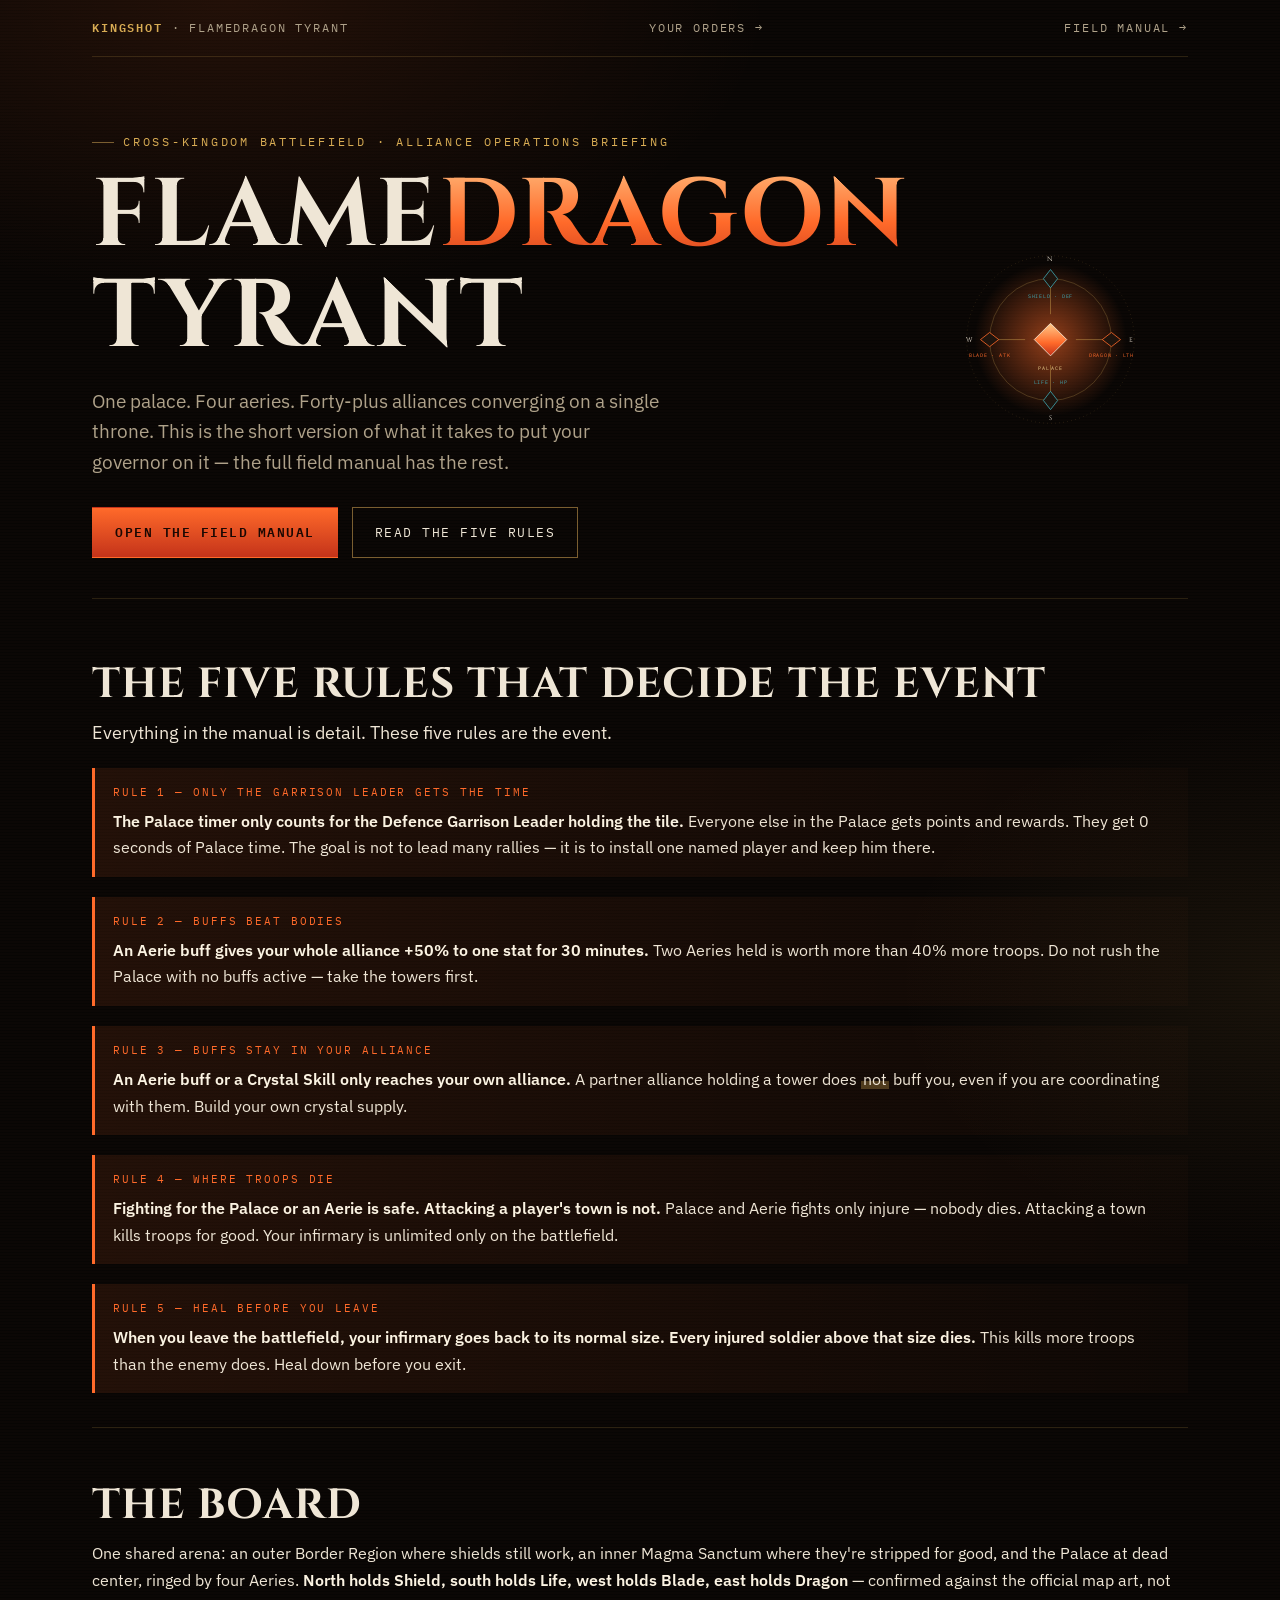
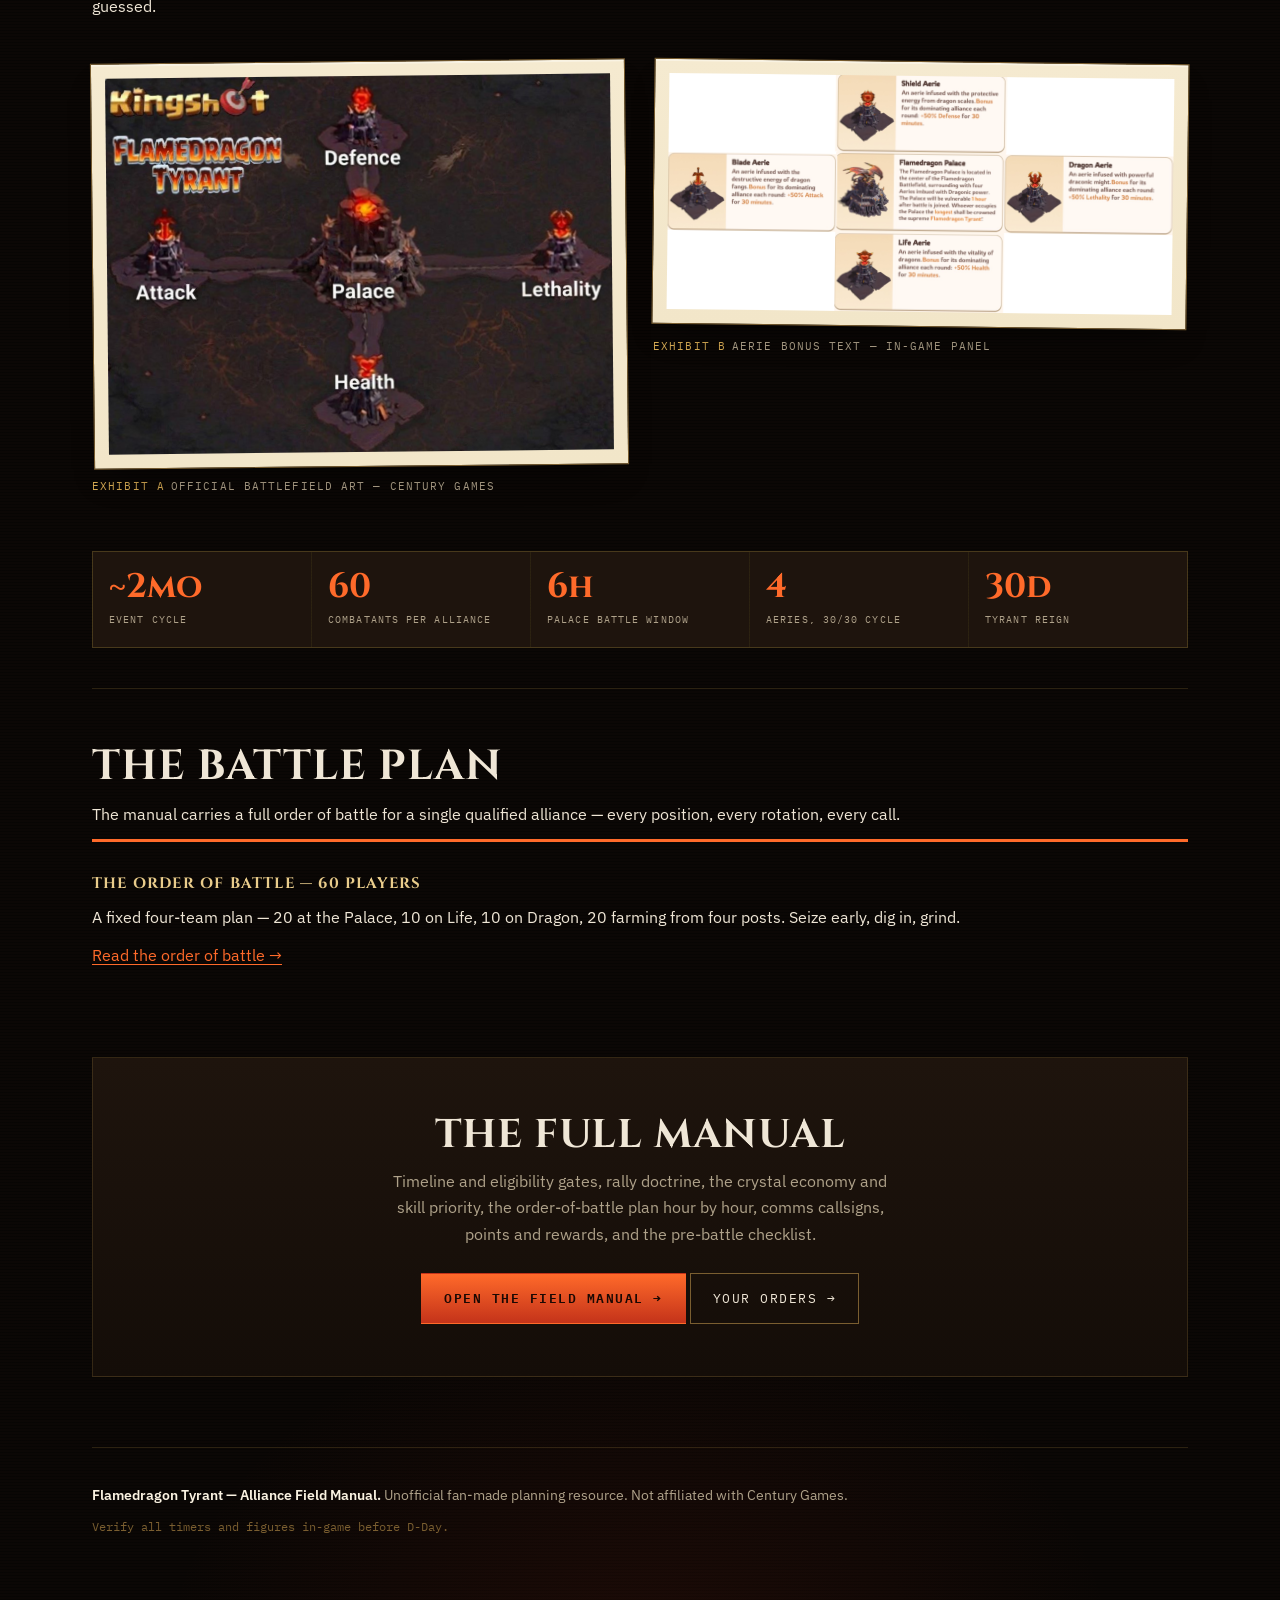
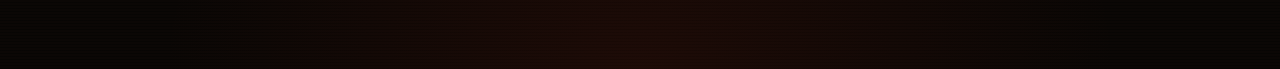
==== commit 2f92d611: "Correct rally mechanics, crystal economy and standing orders Tier 1 - corrections that made the site" ====
--- a/index.html
+++ b/index.html
@@ -89,8 +89,8 @@
     <p class="lede">Everything in the manual is detail. These five rules are the event.</p>
 
     <div class="rule">
-      <span class="tag">Rule 1 — only the captain gets the time</span>
-      <strong>The Palace timer only counts for the rally captain.</strong> Joiners get points and rewards. They get 0 seconds of Palace time. One player must lead every rally, for hours. Everyone else supports them.
+      <span class="tag">Rule 1 — only the Garrison Leader gets the time</span>
+      <strong>The Palace timer only counts for the Defence Garrison Leader holding the tile.</strong> Everyone else in the Palace gets points and rewards. They get 0 seconds of Palace time. The goal is not to lead many rallies — it is to install one named player and keep him there.
     </div>
     <div class="rule">
       <span class="tag">Rule 2 — buffs beat bodies</span>
